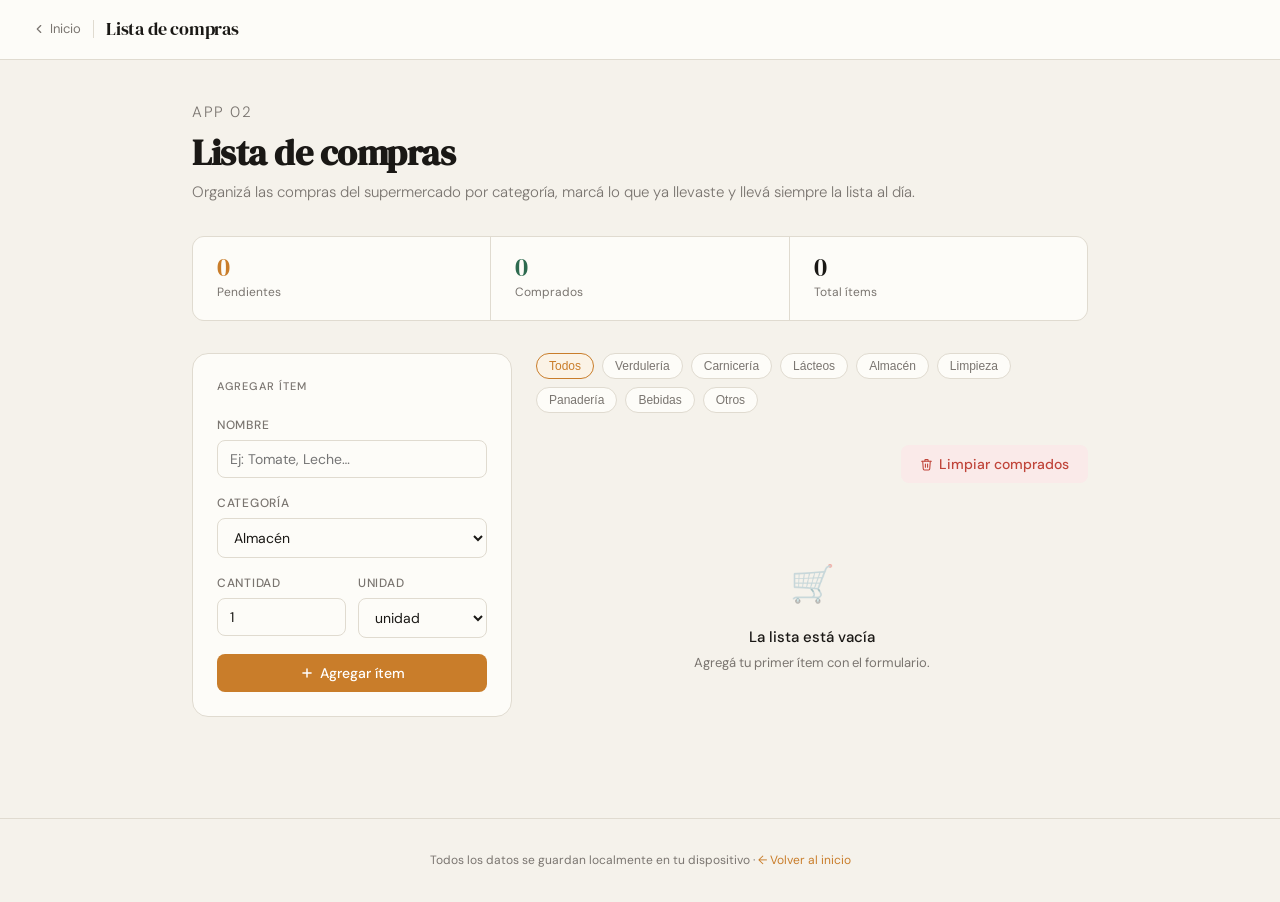
==== apps/compras/index.html @ 2ae964e5 "App 02: Lista de compras completa Agrega la app de lista de compras con soporte para categorías, mar" ====
<!DOCTYPE html>
<html lang="es">
<head>
  <meta charset="UTF-8" />
  <meta name="viewport" content="width=device-width, initial-scale=1.0" />
  <title>Lista de compras — HomeApps</title>
  <link rel="preconnect" href="https://fonts.googleapis.com" />
  <link href="https://fonts.googleapis.com/css2?family=DM+Serif+Display&family=DM+Sans:wght@300;400;500&display=swap" rel="stylesheet" />
  <style>
    *, *::before, *::after { box-sizing: border-box; margin: 0; padding: 0; }

    :root {
      --bg: #F5F2EB;
      --surface: #FDFCF8;
      --border: #E0DBD0;
      --text: #1A1815;
      --muted: #7A7570;
      --accent: #C97D2A;
      --accent-light: #FBF3E6;
      --green: #2D6A4F;
      --green-light: #E8F5EF;
      --coral: #C0453A;
      --coral-light: #FAEAE9;
      --font-display: 'DM Serif Display', serif;
      --font-body: 'DM Sans', sans-serif;
      --radius-sm: 8px;
      --radius-md: 12px;
      --radius-lg: 16px;
    }

    body {
      font-family: var(--font-body);
      background: var(--bg);
      color: var(--text);
      min-height: 100vh;
      font-size: 15px;
      line-height: 1.6;
    }

    /* HEADER */
    header {
      background: var(--surface);
      border-bottom: 1px solid var(--border);
      padding: 0 2rem;
      display: flex;
      align-items: center;
      justify-content: space-between;
      height: 60px;
      position: sticky;
      top: 0;
      z-index: 10;
    }

    .header-left { display: flex; align-items: center; gap: 12px; }

    .back-link {
      font-size: 13px;
      color: var(--muted);
      text-decoration: none;
      display: flex;
      align-items: center;
      gap: 4px;
      transition: color 0.15s;
    }
    .back-link:hover { color: var(--accent); }

    .header-sep {
      width: 1px;
      height: 18px;
      background: var(--border);
    }

    .header-title {
      font-family: var(--font-display);
      font-size: 18px;
      letter-spacing: -0.2px;
    }

    /* MAIN */
    main {
      max-width: 960px;
      margin: 0 auto;
      padding: 2.5rem 2rem;
    }

    /* HERO */
    .hero { margin-bottom: 2rem; }

    .hero-label {
      font-size: 11px;
      font-weight: 500;
      letter-spacing: 0.1em;
      text-transform: uppercase;
      color: var(--accent);
      margin-bottom: 0.5rem;
    }

    .hero h1 {
      font-family: var(--font-display);
      font-size: 36px;
      line-height: 1.15;
      letter-spacing: -0.5px;
      margin-bottom: 0.4rem;
    }

    .hero p {
      font-size: 15px;
      color: var(--muted);
      font-weight: 300;
    }

    /* STATS BAR */
    .stats-bar {
      display: grid;
      grid-template-columns: repeat(3, 1fr);
      gap: 1px;
      background: var(--border);
      border: 1px solid var(--border);
      border-radius: var(--radius-md);
      overflow: hidden;
      margin-bottom: 2rem;
    }

    .stat {
      background: var(--surface);
      padding: 1.1rem 1.5rem;
    }

    .stat-value {
      font-family: var(--font-display);
      font-size: 26px;
      color: var(--text);
      line-height: 1;
      margin-bottom: 3px;
    }

    .stat-value.amber { color: var(--accent); }
    .stat-value.green { color: var(--green); }

    .stat-label {
      font-size: 12px;
      color: var(--muted);
    }

    /* LAYOUT GRID */
    .layout {
      display: grid;
      grid-template-columns: 320px 1fr;
      gap: 1.5rem;
      align-items: start;
    }

    /* CARD */
    .card {
      background: var(--surface);
      border: 1px solid var(--border);
      border-radius: var(--radius-lg);
      padding: 1.5rem;
    }

    .card-title {
      font-size: 11px;
      font-weight: 500;
      letter-spacing: 0.1em;
      text-transform: uppercase;
      color: var(--muted);
      margin-bottom: 1.25rem;
    }

    /* FORM */
    .form-group { margin-bottom: 1rem; }

    .form-label {
      display: block;
      font-size: 12px;
      font-weight: 500;
      color: var(--muted);
      text-transform: uppercase;
      letter-spacing: 0.06em;
      margin-bottom: 5px;
    }

    .form-input, .form-select {
      width: 100%;
      padding: 9px 12px;
      border: 1px solid var(--border);
      border-radius: var(--radius-sm);
      font-family: var(--font-body);
      font-size: 14px;
      color: var(--text);
      background: var(--surface);
      transition: border-color 0.15s;
      outline: none;
    }

    .form-input:focus, .form-select:focus {
      border-color: var(--accent);
    }

    .form-row {
      display: grid;
      grid-template-columns: 1fr 1fr;
      gap: 0.75rem;
    }

    /* BUTTONS */
    .btn {
      display: inline-flex;
      align-items: center;
      justify-content: center;
      gap: 6px;
      padding: 9px 18px;
      border-radius: var(--radius-sm);
      font-family: var(--font-body);
      font-size: 14px;
      font-weight: 500;
      cursor: pointer;
      transition: all 0.15s;
      border: 1px solid transparent;
      width: 100%;
    }

    .btn-primary {
      background: var(--accent);
      color: white;
    }
    .btn-primary:hover { background: #b06a1f; }

    .btn-secondary {
      background: var(--surface);
      color: var(--text);
      border-color: var(--border);
      width: auto;
    }
    .btn-secondary:hover { background: var(--bg); }

    .btn-danger {
      background: var(--coral-light);
      color: var(--coral);
      width: auto;
    }
    .btn-danger:hover { background: #f5d5d3; }

    /* FILTERS */
    .filters {
      display: flex;
      gap: 0.5rem;
      flex-wrap: wrap;
      margin-bottom: 1rem;
    }

    .filter-chip {
      font-size: 12px;
      font-weight: 500;
      padding: 5px 12px;
      border-radius: 20px;
      background: var(--surface);
      border: 1px solid var(--border);
      color: var(--muted);
      cursor: pointer;
      transition: all 0.15s;
    }

    .filter-chip:hover,
    .filter-chip.active {
      background: var(--accent-light);
      border-color: var(--accent);
      color: var(--accent);
    }

    /* LIST HEADER */
    .list-header {
      display: flex;
      align-items: center;
      justify-content: space-between;
      margin-bottom: 1rem;
    }

    /* ITEM LIST */
    .items-list {
      display: flex;
      flex-direction: column;
      gap: 0.5rem;
    }

    /* ITEM */
    .item {
      background: var(--surface);
      border: 1px solid var(--border);
      border-radius: var(--radius-md);
      padding: 0.9rem 1rem;
      display: flex;
      align-items: center;
      gap: 0.75rem;
      transition: opacity 0.2s, background 0.2s;
    }

    .item.bought {
      opacity: 0.55;
      background: var(--bg);
    }

    .item-check {
      width: 20px;
      height: 20px;
      border-radius: 50%;
      border: 2px solid var(--border);
      flex-shrink: 0;
      cursor: pointer;
      display: flex;
      align-items: center;
      justify-content: center;
      transition: all 0.15s;
      background: transparent;
    }

    .item-check:hover { border-color: var(--accent); }

    .item.bought .item-check {
      background: var(--green);
      border-color: var(--green);
    }

    .item-check-icon {
      display: none;
      width: 10px;
      height: 10px;
    }

    .item.bought .item-check-icon { display: block; }

    .item-body { flex: 1; min-width: 0; }

    .item-name {
      font-size: 14px;
      font-weight: 500;
      color: var(--text);
      white-space: nowrap;
      overflow: hidden;
      text-overflow: ellipsis;
    }

    .item.bought .item-name {
      text-decoration: line-through;
      color: var(--muted);
    }

    .item-meta {
      display: flex;
      align-items: center;
      gap: 0.5rem;
      margin-top: 2px;
    }

    .item-qty {
      font-size: 12px;
      color: var(--muted);
    }

    /* CATEGORY BADGE */
    .cat-badge {
      font-size: 10px;
      font-weight: 500;
      padding: 2px 7px;
      border-radius: 20px;
    }

    .cat-Verdulería  { background: #E8F5EF; color: #2D6A4F; }
    .cat-Carnicería  { background: #FAEAE9; color: #C0453A; }
    .cat-Lácteos     { background: #E8EFFE; color: #2A5FA0; }
    .cat-Almacén     { background: #FBF3E6; color: #C97D2A; }
    .cat-Limpieza    { background: #F0EAFE; color: #6B4FA0; }
    .cat-Panadería   { background: #FFF3E0; color: #E65100; }
    .cat-Bebidas     { background: #E3F2FD; color: #1565C0; }
    .cat-Otros       { background: #F5F2EB; color: #7A7570; }

    .item-delete {
      background: none;
      border: none;
      cursor: pointer;
      color: var(--muted);
      padding: 4px;
      border-radius: 6px;
      display: flex;
      align-items: center;
      transition: color 0.15s, background 0.15s;
      flex-shrink: 0;
    }

    .item-delete:hover {
      color: var(--coral);
      background: var(--coral-light);
    }

    /* EMPTY STATE */
    .empty-state {
      text-align: center;
      padding: 3.5rem 2rem;
      color: var(--muted);
    }

    .empty-icon { font-size: 36px; margin-bottom: 0.75rem; opacity: 0.4; }
    .empty-state h3 { font-size: 15px; font-weight: 500; color: var(--text); margin-bottom: 4px; }
    .empty-state p { font-size: 13px; }

    /* SECTION DIVIDER */
    .section-label {
      font-size: 11px;
      font-weight: 500;
      letter-spacing: 0.1em;
      text-transform: uppercase;
      color: var(--muted);
      margin: 1.25rem 0 0.5rem;
    }

    /* FOOTER */
    footer {
      text-align: center;
      padding: 2rem;
      font-size: 12px;
      color: var(--muted);
      border-top: 1px solid var(--border);
      margin-top: 3rem;
    }

    @media (max-width: 720px) {
      .layout { grid-template-columns: 1fr; }
      .hero h1 { font-size: 28px; }
      .stats-bar { grid-template-columns: repeat(3, 1fr); }
      main { padding: 1.5rem 1rem; }
      header { padding: 0 1rem; }
    }

    @media (max-width: 480px) {
      .stats-bar { grid-template-columns: 1fr; }
      .form-row { grid-template-columns: 1fr; }
    }
  </style>
</head>
<body>

<header>
  <div class="header-left">
    <a href="../../index.html" class="back-link">
      <svg width="14" height="14" viewBox="0 0 24 24" fill="none" stroke="currentColor" stroke-width="2" stroke-linecap="round" stroke-linejoin="round">
        <polyline points="15 18 9 12 15 6"/>
      </svg>
      Inicio
    </a>
    <div class="header-sep"></div>
    <span class="header-title">Lista de compras</span>
  </div>
</header>

<main>

  <div class="hero">
    <p class="hero-label">App 02</p>
    <h1>Lista de compras</h1>
    <p>Organizá las compras del supermercado por categoría, marcá lo que ya llevaste y llevá siempre la lista al día.</p>
  </div>

  <div class="stats-bar">
    <div class="stat">
      <div class="stat-value amber" id="stat-pending">0</div>
      <div class="stat-label">Pendientes</div>
    </div>
    <div class="stat">
      <div class="stat-value green" id="stat-bought">0</div>
      <div class="stat-label">Comprados</div>
    </div>
    <div class="stat">
      <div class="stat-value" id="stat-total">0</div>
      <div class="stat-label">Total ítems</div>
    </div>
  </div>

  <div class="layout">

    <!-- FORM -->
    <aside>
      <div class="card">
        <p class="card-title">Agregar ítem</p>

        <div class="form-group">
          <label class="form-label" for="inp-name">Nombre</label>
          <input id="inp-name" class="form-input" type="text" placeholder="Ej: Tomate, Leche…" autocomplete="off" />
        </div>

        <div class="form-group">
          <label class="form-label" for="inp-cat">Categoría</label>
          <select id="inp-cat" class="form-select">
            <option value="Verdulería">Verdulería</option>
            <option value="Carnicería">Carnicería</option>
            <option value="Lácteos">Lácteos</option>
            <option value="Almacén" selected>Almacén</option>
            <option value="Limpieza">Limpieza</option>
            <option value="Panadería">Panadería</option>
            <option value="Bebidas">Bebidas</option>
            <option value="Otros">Otros</option>
          </select>
        </div>

        <div class="form-row">
          <div class="form-group">
            <label class="form-label" for="inp-qty">Cantidad</label>
            <input id="inp-qty" class="form-input" type="number" min="0.1" step="0.1" value="1" />
          </div>
          <div class="form-group">
            <label class="form-label" for="inp-unit">Unidad</label>
            <select id="inp-unit" class="form-select">
              <option value="unidad">unidad</option>
              <option value="kg">kg</option>
              <option value="g">g</option>
              <option value="litros">litros</option>
              <option value="ml">ml</option>
              <option value="pack">pack</option>
              <option value="docena">docena</option>
              <option value="bolsa">bolsa</option>
            </select>
          </div>
        </div>

        <button class="btn btn-primary" onclick="addItem()">
          <svg width="14" height="14" viewBox="0 0 24 24" fill="none" stroke="currentColor" stroke-width="2.5" stroke-linecap="round" stroke-linejoin="round">
            <line x1="12" y1="5" x2="12" y2="19"/><line x1="5" y1="12" x2="19" y2="12"/>
          </svg>
          Agregar ítem
        </button>
      </div>
    </aside>

    <!-- LIST -->
    <section>
      <div class="list-header">
        <div class="filters" id="filter-bar">
          <button class="filter-chip active" data-cat="Todos" onclick="setFilter('Todos', this)">Todos</button>
          <button class="filter-chip" data-cat="Verdulería"  onclick="setFilter('Verdulería', this)">Verdulería</button>
          <button class="filter-chip" data-cat="Carnicería"  onclick="setFilter('Carnicería', this)">Carnicería</button>
          <button class="filter-chip" data-cat="Lácteos"     onclick="setFilter('Lácteos', this)">Lácteos</button>
          <button class="filter-chip" data-cat="Almacén"     onclick="setFilter('Almacén', this)">Almacén</button>
          <button class="filter-chip" data-cat="Limpieza"    onclick="setFilter('Limpieza', this)">Limpieza</button>
          <button class="filter-chip" data-cat="Panadería"   onclick="setFilter('Panadería', this)">Panadería</button>
          <button class="filter-chip" data-cat="Bebidas"     onclick="setFilter('Bebidas', this)">Bebidas</button>
          <button class="filter-chip" data-cat="Otros"       onclick="setFilter('Otros', this)">Otros</button>
        </div>
      </div>

      <div style="display:flex; justify-content:flex-end; margin-bottom:1rem;">
        <button class="btn btn-danger" onclick="clearBought()">
          <svg width="13" height="13" viewBox="0 0 24 24" fill="none" stroke="currentColor" stroke-width="2" stroke-linecap="round" stroke-linejoin="round">
            <polyline points="3 6 5 6 21 6"/><path d="M19 6l-1 14a2 2 0 01-2 2H8a2 2 0 01-2-2L5 6"/><path d="M10 11v6M14 11v6"/><path d="M9 6V4a1 1 0 011-1h4a1 1 0 011 1v2"/>
          </svg>
          Limpiar comprados
        </button>
      </div>

      <div id="list-container"></div>
    </section>

  </div>
</main>

<footer>
  Todos los datos se guardan localmente en tu dispositivo · <a href="../../index.html" style="color:var(--accent);text-decoration:none;">← Volver al inicio</a>
</footer>

<script>
  const STORAGE_KEY = 'homeapps_compras_v1';
  let items = [];
  let activeFilter = 'Todos';

  function load() {
    try {
      items = JSON.parse(localStorage.getItem(STORAGE_KEY)) || [];
    } catch { items = []; }
  }

  function save() {
    localStorage.setItem(STORAGE_KEY, JSON.stringify(items));
  }

  function uid() {
    return Date.now().toString(36) + Math.random().toString(36).slice(2);
  }

  function addItem() {
    const name = document.getElementById('inp-name').value.trim();
    if (!name) {
      document.getElementById('inp-name').focus();
      return;
    }
    const cat   = document.getElementById('inp-cat').value;
    const qty   = parseFloat(document.getElementById('inp-qty').value) || 1;
    const unit  = document.getElementById('inp-unit').value;

    items.unshift({ id: uid(), name, cat, qty, unit, bought: false });
    save();
    document.getElementById('inp-name').value = '';
    document.getElementById('inp-name').focus();
    render();
  }

  function toggleBought(id) {
    const item = items.find(i => i.id === id);
    if (item) { item.bought = !item.bought; save(); render(); }
  }

  function deleteItem(id) {
    items = items.filter(i => i.id !== id);
    save();
    render();
  }

  function clearBought() {
    const bought = items.filter(i => i.bought).length;
    if (bought === 0) return;
    if (!confirm(`¿Eliminar los ${bought} ítem(s) ya comprados?`)) return;
    items = items.filter(i => !i.bought);
    save();
    render();
  }

  function setFilter(cat, el) {
    activeFilter = cat;
    document.querySelectorAll('.filter-chip').forEach(c => c.classList.remove('active'));
    el.classList.add('active');
    render();
  }

  function fmtQty(qty, unit) {
    const n = qty % 1 === 0 ? qty : qty.toFixed(1);
    return `${n} ${unit}`;
  }

  function render() {
    const pending = items.filter(i => !i.bought).length;
    const bought  = items.filter(i => i.bought).length;
    document.getElementById('stat-pending').textContent = pending;
    document.getElementById('stat-bought').textContent  = bought;
    document.getElementById('stat-total').textContent   = items.length;

    const filtered = activeFilter === 'Todos'
      ? items
      : items.filter(i => i.cat === activeFilter);

    const container = document.getElementById('list-container');

    if (filtered.length === 0) {
      container.innerHTML = `
        <div class="empty-state">
          <div class="empty-icon">🛒</div>
          <h3>${activeFilter === 'Todos' ? 'La lista está vacía' : 'Sin ítems en esta categoría'}</h3>
          <p>${activeFilter === 'Todos' ? 'Agregá tu primer ítem con el formulario.' : 'Probá con otro filtro o agregá un ítem.'}</p>
        </div>`;
      return;
    }

    const pending_items = filtered.filter(i => !i.bought);
    const bought_items  = filtered.filter(i => i.bought);

    let html = '';

    if (pending_items.length > 0) {
      html += `<div class="items-list">` + pending_items.map(itemHTML).join('') + `</div>`;
    }

    if (bought_items.length > 0) {
      if (pending_items.length > 0) html += `<p class="section-label">Comprados</p>`;
      html += `<div class="items-list">` + bought_items.map(itemHTML).join('') + `</div>`;
    }

    container.innerHTML = html;
  }

  function itemHTML(item) {
    return `
      <div class="item${item.bought ? ' bought' : ''}" id="item-${item.id}">
        <button class="item-check" onclick="toggleBought('${item.id}')" title="${item.bought ? 'Marcar como pendiente' : 'Marcar como comprado'}">
          <svg class="item-check-icon" viewBox="0 0 10 10" fill="none" stroke="white" stroke-width="2" stroke-linecap="round" stroke-linejoin="round">
            <polyline points="1.5,5 4,7.5 8.5,2.5"/>
          </svg>
        </button>
        <div class="item-body">
          <div class="item-name">${escHtml(item.name)}</div>
          <div class="item-meta">
            <span class="cat-badge cat-${item.cat}">${item.cat}</span>
            <span class="item-qty">${fmtQty(item.qty, item.unit)}</span>
          </div>
        </div>
        <button class="item-delete" onclick="deleteItem('${item.id}')" title="Eliminar">
          <svg width="14" height="14" viewBox="0 0 24 24" fill="none" stroke="currentColor" stroke-width="2" stroke-linecap="round" stroke-linejoin="round">
            <line x1="18" y1="6" x2="6" y2="18"/><line x1="6" y1="6" x2="18" y2="18"/>
          </svg>
        </button>
      </div>`;
  }

  function escHtml(str) {
    return str.replace(/&/g,'&amp;').replace(/</g,'&lt;').replace(/>/g,'&gt;').replace(/"/g,'&quot;');
  }

  document.getElementById('inp-name').addEventListener('keydown', e => {
    if (e.key === 'Enter') addItem();
  });

  load();
  render();
</script>

</body>
</html>
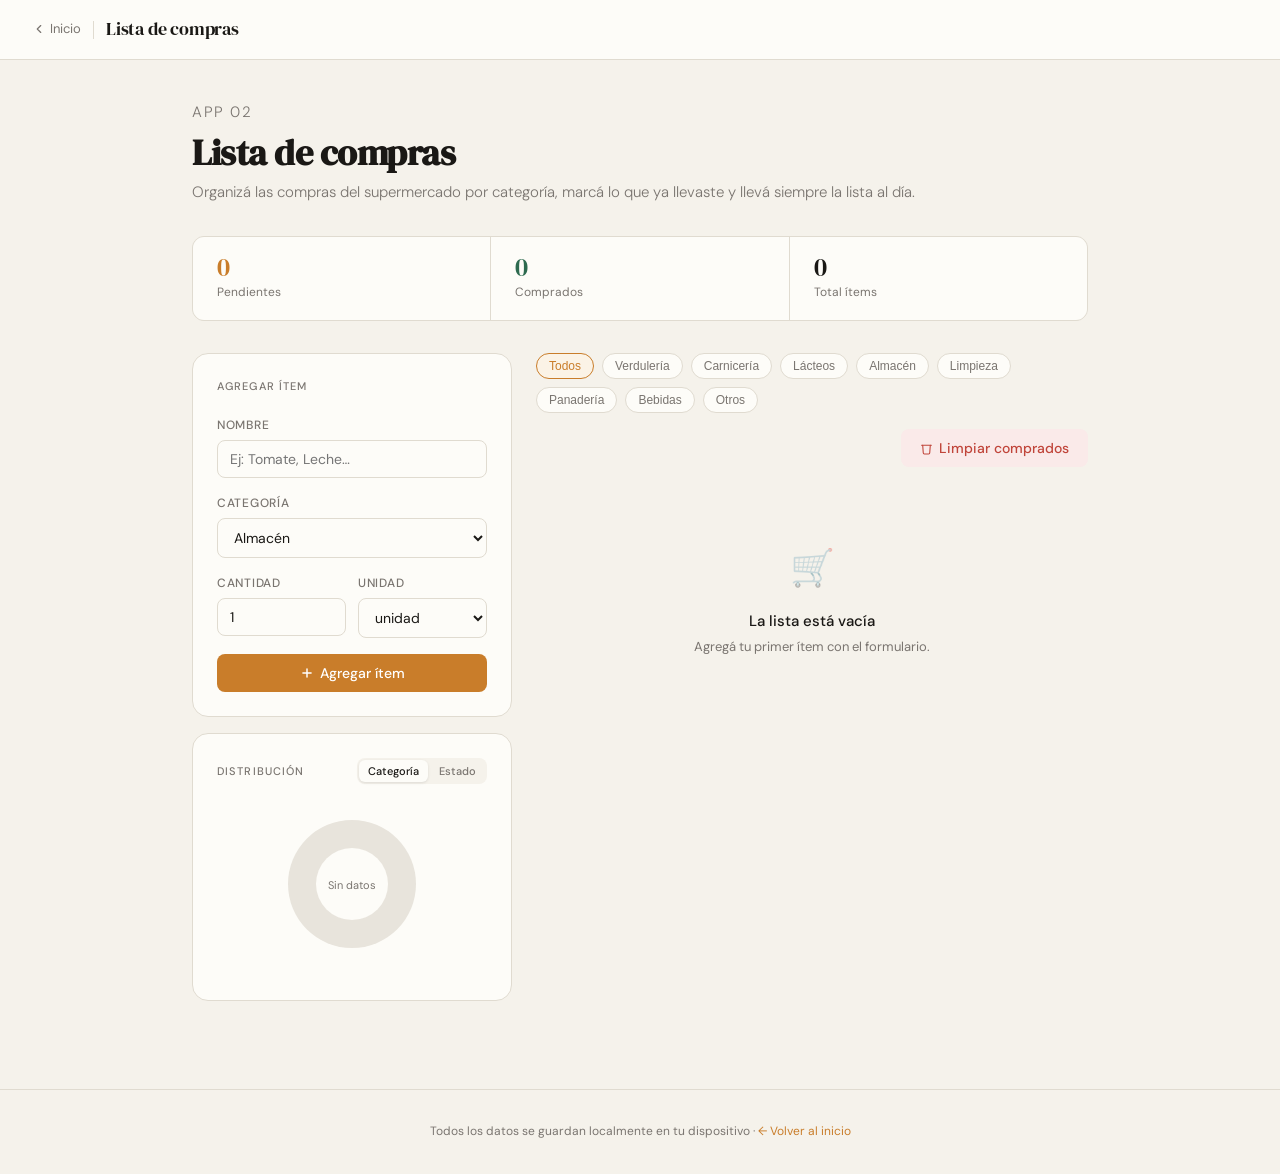
==== commit c2fc22e6: "feat: gráficos de torta, vista anual y 4 apps nuevas Agrega gráficos de dona SVG con segmentadores (" ====
--- a/apps/compras/index.html
+++ b/apps/compras/index.html
@@ -8,363 +8,87 @@
   <link href="https://fonts.googleapis.com/css2?family=DM+Serif+Display&family=DM+Sans:wght@300;400;500&display=swap" rel="stylesheet" />
   <style>
     *, *::before, *::after { box-sizing: border-box; margin: 0; padding: 0; }
-
     :root {
-      --bg: #F5F2EB;
-      --surface: #FDFCF8;
-      --border: #E0DBD0;
-      --text: #1A1815;
-      --muted: #7A7570;
-      --accent: #C97D2A;
-      --accent-light: #FBF3E6;
-      --green: #2D6A4F;
-      --green-light: #E8F5EF;
-      --coral: #C0453A;
-      --coral-light: #FAEAE9;
-      --font-display: 'DM Serif Display', serif;
-      --font-body: 'DM Sans', sans-serif;
-      --radius-sm: 8px;
-      --radius-md: 12px;
-      --radius-lg: 16px;
-    }
-
-    body {
-      font-family: var(--font-body);
-      background: var(--bg);
-      color: var(--text);
-      min-height: 100vh;
-      font-size: 15px;
-      line-height: 1.6;
-    }
-
-    /* HEADER */
-    header {
-      background: var(--surface);
-      border-bottom: 1px solid var(--border);
-      padding: 0 2rem;
-      display: flex;
-      align-items: center;
-      justify-content: space-between;
-      height: 60px;
-      position: sticky;
-      top: 0;
-      z-index: 10;
-    }
-
-    .header-left { display: flex; align-items: center; gap: 12px; }
-
-    .back-link {
-      font-size: 13px;
-      color: var(--muted);
-      text-decoration: none;
-      display: flex;
-      align-items: center;
-      gap: 4px;
-      transition: color 0.15s;
-    }
+      --bg: #F5F2EB; --surface: #FDFCF8; --border: #E0DBD0;
+      --text: #1A1815; --muted: #7A7570;
+      --accent: #C97D2A; --accent-light: #FBF3E6;
+      --green: #2D6A4F; --green-light: #E8F5EF;
+      --coral: #C0453A; --coral-light: #FAEAE9;
+      --font-display: 'DM Serif Display', serif; --font-body: 'DM Sans', sans-serif;
+      --radius-sm: 8px; --radius-md: 12px; --radius-lg: 16px;
+    }
+    body { font-family: var(--font-body); background: var(--bg); color: var(--text); min-height: 100vh; font-size: 15px; line-height: 1.6; }
+    header { background: var(--surface); border-bottom: 1px solid var(--border); padding: 0 2rem; display: flex; align-items: center; height: 60px; position: sticky; top: 0; z-index: 10; gap: 12px; }
+    .back-link { font-size: 13px; color: var(--muted); text-decoration: none; display: flex; align-items: center; gap: 4px; transition: color .15s; }
     .back-link:hover { color: var(--accent); }
-
-    .header-sep {
-      width: 1px;
-      height: 18px;
-      background: var(--border);
-    }
-
-    .header-title {
-      font-family: var(--font-display);
-      font-size: 18px;
-      letter-spacing: -0.2px;
-    }
-
-    /* MAIN */
-    main {
-      max-width: 960px;
-      margin: 0 auto;
-      padding: 2.5rem 2rem;
-    }
-
-    /* HERO */
+    .header-sep { width: 1px; height: 18px; background: var(--border); }
+    .header-title { font-family: var(--font-display); font-size: 18px; letter-spacing: -.2px; }
+    main { max-width: 960px; margin: 0 auto; padding: 2.5rem 2rem; }
     .hero { margin-bottom: 2rem; }
-
-    .hero-label {
-      font-size: 11px;
-      font-weight: 500;
-      letter-spacing: 0.1em;
-      text-transform: uppercase;
-      color: var(--accent);
-      margin-bottom: 0.5rem;
-    }
-
-    .hero h1 {
-      font-family: var(--font-display);
-      font-size: 36px;
-      line-height: 1.15;
-      letter-spacing: -0.5px;
-      margin-bottom: 0.4rem;
-    }
-
-    .hero p {
-      font-size: 15px;
-      color: var(--muted);
-      font-weight: 300;
-    }
-
-    /* STATS BAR */
-    .stats-bar {
-      display: grid;
-      grid-template-columns: repeat(3, 1fr);
-      gap: 1px;
-      background: var(--border);
-      border: 1px solid var(--border);
-      border-radius: var(--radius-md);
-      overflow: hidden;
-      margin-bottom: 2rem;
-    }
-
-    .stat {
-      background: var(--surface);
-      padding: 1.1rem 1.5rem;
-    }
-
-    .stat-value {
-      font-family: var(--font-display);
-      font-size: 26px;
-      color: var(--text);
-      line-height: 1;
-      margin-bottom: 3px;
-    }
-
+    .hero-label { font-size: 11px; font-weight: 500; letter-spacing: .1em; text-transform: uppercase; color: var(--accent); margin-bottom: .5rem; }
+    .hero h1 { font-family: var(--font-display); font-size: 36px; line-height: 1.15; letter-spacing: -.5px; margin-bottom: .4rem; }
+    .hero p { font-size: 15px; color: var(--muted); font-weight: 300; }
+    .stats-bar { display: grid; grid-template-columns: repeat(3,1fr); gap: 1px; background: var(--border); border: 1px solid var(--border); border-radius: var(--radius-md); overflow: hidden; margin-bottom: 2rem; }
+    .stat { background: var(--surface); padding: 1.1rem 1.5rem; }
+    .stat-value { font-family: var(--font-display); font-size: 26px; line-height: 1; margin-bottom: 3px; }
     .stat-value.amber { color: var(--accent); }
     .stat-value.green { color: var(--green); }
-
-    .stat-label {
-      font-size: 12px;
-      color: var(--muted);
-    }
-
-    /* LAYOUT GRID */
-    .layout {
-      display: grid;
-      grid-template-columns: 320px 1fr;
-      gap: 1.5rem;
-      align-items: start;
-    }
-
-    /* CARD */
-    .card {
-      background: var(--surface);
-      border: 1px solid var(--border);
-      border-radius: var(--radius-lg);
-      padding: 1.5rem;
-    }
-
-    .card-title {
-      font-size: 11px;
-      font-weight: 500;
-      letter-spacing: 0.1em;
-      text-transform: uppercase;
-      color: var(--muted);
-      margin-bottom: 1.25rem;
-    }
-
-    /* FORM */
+    .stat-label { font-size: 12px; color: var(--muted); }
+    .layout { display: grid; grid-template-columns: 320px 1fr; gap: 1.5rem; align-items: start; }
+    .sidebar { display: flex; flex-direction: column; gap: 1rem; }
+    .card { background: var(--surface); border: 1px solid var(--border); border-radius: var(--radius-lg); padding: 1.5rem; }
+    .card-title { font-size: 11px; font-weight: 500; letter-spacing: .1em; text-transform: uppercase; color: var(--muted); margin-bottom: 1.25rem; }
+    .card-header { display: flex; align-items: center; justify-content: space-between; margin-bottom: 1.25rem; }
+    .card-header .card-title { margin-bottom: 0; }
     .form-group { margin-bottom: 1rem; }
-
-    .form-label {
-      display: block;
-      font-size: 12px;
-      font-weight: 500;
-      color: var(--muted);
-      text-transform: uppercase;
-      letter-spacing: 0.06em;
-      margin-bottom: 5px;
-    }
-
-    .form-input, .form-select {
-      width: 100%;
-      padding: 9px 12px;
-      border: 1px solid var(--border);
-      border-radius: var(--radius-sm);
-      font-family: var(--font-body);
-      font-size: 14px;
-      color: var(--text);
-      background: var(--surface);
-      transition: border-color 0.15s;
-      outline: none;
-    }
-
-    .form-input:focus, .form-select:focus {
-      border-color: var(--accent);
-    }
-
-    .form-row {
-      display: grid;
-      grid-template-columns: 1fr 1fr;
-      gap: 0.75rem;
-    }
-
-    /* BUTTONS */
-    .btn {
-      display: inline-flex;
-      align-items: center;
-      justify-content: center;
-      gap: 6px;
-      padding: 9px 18px;
-      border-radius: var(--radius-sm);
-      font-family: var(--font-body);
-      font-size: 14px;
-      font-weight: 500;
-      cursor: pointer;
-      transition: all 0.15s;
-      border: 1px solid transparent;
-      width: 100%;
-    }
-
-    .btn-primary {
-      background: var(--accent);
-      color: white;
-    }
+    .form-label { display: block; font-size: 12px; font-weight: 500; color: var(--muted); text-transform: uppercase; letter-spacing: .06em; margin-bottom: 5px; }
+    .form-input, .form-select { width: 100%; padding: 9px 12px; border: 1px solid var(--border); border-radius: var(--radius-sm); font-family: var(--font-body); font-size: 14px; color: var(--text); background: var(--surface); transition: border-color .15s; outline: none; }
+    .form-input:focus, .form-select:focus { border-color: var(--accent); }
+    .form-row { display: grid; grid-template-columns: 1fr 1fr; gap: .75rem; }
+    .btn { display: inline-flex; align-items: center; justify-content: center; gap: 6px; padding: 9px 18px; border-radius: var(--radius-sm); font-family: var(--font-body); font-size: 14px; font-weight: 500; cursor: pointer; transition: all .15s; border: 1px solid transparent; width: 100%; }
+    .btn-primary { background: var(--accent); color: white; }
     .btn-primary:hover { background: #b06a1f; }
-
-    .btn-secondary {
-      background: var(--surface);
-      color: var(--text);
-      border-color: var(--border);
-      width: auto;
-    }
-    .btn-secondary:hover { background: var(--bg); }
-
-    .btn-danger {
-      background: var(--coral-light);
-      color: var(--coral);
-      width: auto;
-    }
+    .btn-danger { background: var(--coral-light); color: var(--coral); width: auto; }
     .btn-danger:hover { background: #f5d5d3; }
-
+    /* SEGMENT TOGGLE */
+    .seg-toggle { display: flex; background: var(--bg); border-radius: var(--radius-sm); padding: 2px; gap: 2px; }
+    .seg-btn { font-size: 11px; font-weight: 500; padding: 4px 9px; border-radius: 6px; border: none; cursor: pointer; background: transparent; color: var(--muted); font-family: var(--font-body); transition: all .15s; }
+    .seg-btn.active { background: var(--surface); color: var(--text); box-shadow: 0 1px 3px rgba(0,0,0,.1); }
+    /* CHART */
+    .chart-svg { display: block; margin: .75rem auto; }
+    .legend { display: flex; flex-direction: column; gap: 5px; }
+    .legend-row { display: flex; align-items: center; gap: 7px; font-size: 12px; }
+    .legend-dot { width: 8px; height: 8px; border-radius: 50%; flex-shrink: 0; }
+    .legend-label { flex: 1; color: var(--text); overflow: hidden; text-overflow: ellipsis; white-space: nowrap; }
+    .legend-val { color: var(--muted); font-size: 11px; }
+    .legend-pct { color: var(--muted); font-size: 11px; min-width: 30px; text-align: right; }
     /* FILTERS */
-    .filters {
-      display: flex;
-      gap: 0.5rem;
-      flex-wrap: wrap;
-      margin-bottom: 1rem;
-    }
-
-    .filter-chip {
-      font-size: 12px;
-      font-weight: 500;
-      padding: 5px 12px;
-      border-radius: 20px;
-      background: var(--surface);
-      border: 1px solid var(--border);
-      color: var(--muted);
-      cursor: pointer;
-      transition: all 0.15s;
-    }
-
-    .filter-chip:hover,
-    .filter-chip.active {
-      background: var(--accent-light);
-      border-color: var(--accent);
-      color: var(--accent);
-    }
-
-    /* LIST HEADER */
-    .list-header {
-      display: flex;
-      align-items: center;
-      justify-content: space-between;
-      margin-bottom: 1rem;
-    }
-
-    /* ITEM LIST */
-    .items-list {
-      display: flex;
-      flex-direction: column;
-      gap: 0.5rem;
-    }
-
-    /* ITEM */
-    .item {
-      background: var(--surface);
-      border: 1px solid var(--border);
-      border-radius: var(--radius-md);
-      padding: 0.9rem 1rem;
-      display: flex;
-      align-items: center;
-      gap: 0.75rem;
-      transition: opacity 0.2s, background 0.2s;
-    }
-
-    .item.bought {
-      opacity: 0.55;
-      background: var(--bg);
-    }
-
-    .item-check {
-      width: 20px;
-      height: 20px;
-      border-radius: 50%;
-      border: 2px solid var(--border);
-      flex-shrink: 0;
-      cursor: pointer;
-      display: flex;
-      align-items: center;
-      justify-content: center;
-      transition: all 0.15s;
-      background: transparent;
-    }
-
+    .filters { display: flex; gap: .5rem; flex-wrap: wrap; margin-bottom: 1rem; }
+    .filter-chip { font-size: 12px; font-weight: 500; padding: 5px 12px; border-radius: 20px; background: var(--surface); border: 1px solid var(--border); color: var(--muted); cursor: pointer; transition: all .15s; }
+    .filter-chip:hover, .filter-chip.active { background: var(--accent-light); border-color: var(--accent); color: var(--accent); }
+    .list-actions { display: flex; justify-content: flex-end; margin-bottom: 1rem; }
+    /* ITEMS */
+    .items-list { display: flex; flex-direction: column; gap: .5rem; }
+    .item { background: var(--surface); border: 1px solid var(--border); border-radius: var(--radius-md); padding: .9rem 1rem; display: flex; align-items: center; gap: .75rem; transition: opacity .2s, background .2s; }
+    .item.bought { opacity: .5; background: var(--bg); }
+    .item-check { width: 20px; height: 20px; border-radius: 50%; border: 2px solid var(--border); flex-shrink: 0; cursor: pointer; display: flex; align-items: center; justify-content: center; transition: all .15s; background: transparent; }
     .item-check:hover { border-color: var(--accent); }
-
-    .item.bought .item-check {
-      background: var(--green);
-      border-color: var(--green);
-    }
-
-    .item-check-icon {
-      display: none;
-      width: 10px;
-      height: 10px;
-    }
-
-    .item.bought .item-check-icon { display: block; }
-
+    .item.bought .item-check { background: var(--green); border-color: var(--green); }
+    .check-icon { display: none; }
+    .item.bought .check-icon { display: block; }
     .item-body { flex: 1; min-width: 0; }
-
-    .item-name {
-      font-size: 14px;
-      font-weight: 500;
-      color: var(--text);
-      white-space: nowrap;
-      overflow: hidden;
-      text-overflow: ellipsis;
-    }
-
-    .item.bought .item-name {
-      text-decoration: line-through;
-      color: var(--muted);
-    }
-
-    .item-meta {
-      display: flex;
-      align-items: center;
-      gap: 0.5rem;
-      margin-top: 2px;
-    }
-
-    .item-qty {
-      font-size: 12px;
-      color: var(--muted);
-    }
-
-    /* CATEGORY BADGE */
-    .cat-badge {
-      font-size: 10px;
-      font-weight: 500;
-      padding: 2px 7px;
-      border-radius: 20px;
-    }
-
+    .item-name { font-size: 14px; font-weight: 500; white-space: nowrap; overflow: hidden; text-overflow: ellipsis; }
+    .item.bought .item-name { text-decoration: line-through; color: var(--muted); }
+    .item-meta { display: flex; align-items: center; gap: .5rem; margin-top: 2px; }
+    .item-qty { font-size: 12px; color: var(--muted); }
+    .cat-badge { font-size: 10px; font-weight: 500; padding: 2px 7px; border-radius: 20px; }
+    .item-delete { background: none; border: none; cursor: pointer; color: var(--muted); padding: 4px; border-radius: 6px; display: flex; align-items: center; transition: color .15s, background .15s; flex-shrink: 0; }
+    .item-delete:hover { color: var(--coral); background: var(--coral-light); }
+    .section-label { font-size: 11px; font-weight: 500; letter-spacing: .1em; text-transform: uppercase; color: var(--muted); margin: 1.25rem 0 .5rem; }
+    .empty-state { text-align: center; padding: 3.5rem 2rem; color: var(--muted); }
+    .empty-icon { font-size: 36px; margin-bottom: .75rem; opacity: .4; }
+    .empty-state h3 { font-size: 15px; font-weight: 500; color: var(--text); margin-bottom: 4px; }
+    .empty-state p { font-size: 13px; }
     .cat-Verdulería  { background: #E8F5EF; color: #2D6A4F; }
     .cat-Carnicería  { background: #FAEAE9; color: #C0453A; }
     .cat-Lácteos     { background: #E8EFFE; color: #2A5FA0; }
@@ -373,87 +97,22 @@
     .cat-Panadería   { background: #FFF3E0; color: #E65100; }
     .cat-Bebidas     { background: #E3F2FD; color: #1565C0; }
     .cat-Otros       { background: #F5F2EB; color: #7A7570; }
-
-    .item-delete {
-      background: none;
-      border: none;
-      cursor: pointer;
-      color: var(--muted);
-      padding: 4px;
-      border-radius: 6px;
-      display: flex;
-      align-items: center;
-      transition: color 0.15s, background 0.15s;
-      flex-shrink: 0;
-    }
-
-    .item-delete:hover {
-      color: var(--coral);
-      background: var(--coral-light);
-    }
-
-    /* EMPTY STATE */
-    .empty-state {
-      text-align: center;
-      padding: 3.5rem 2rem;
-      color: var(--muted);
-    }
-
-    .empty-icon { font-size: 36px; margin-bottom: 0.75rem; opacity: 0.4; }
-    .empty-state h3 { font-size: 15px; font-weight: 500; color: var(--text); margin-bottom: 4px; }
-    .empty-state p { font-size: 13px; }
-
-    /* SECTION DIVIDER */
-    .section-label {
-      font-size: 11px;
-      font-weight: 500;
-      letter-spacing: 0.1em;
-      text-transform: uppercase;
-      color: var(--muted);
-      margin: 1.25rem 0 0.5rem;
-    }
-
-    /* FOOTER */
-    footer {
-      text-align: center;
-      padding: 2rem;
-      font-size: 12px;
-      color: var(--muted);
-      border-top: 1px solid var(--border);
-      margin-top: 3rem;
-    }
-
-    @media (max-width: 720px) {
-      .layout { grid-template-columns: 1fr; }
-      .hero h1 { font-size: 28px; }
-      .stats-bar { grid-template-columns: repeat(3, 1fr); }
-      main { padding: 1.5rem 1rem; }
-      header { padding: 0 1rem; }
-    }
-
-    @media (max-width: 480px) {
-      .stats-bar { grid-template-columns: 1fr; }
-      .form-row { grid-template-columns: 1fr; }
-    }
+    footer { text-align: center; padding: 2rem; font-size: 12px; color: var(--muted); border-top: 1px solid var(--border); margin-top: 3rem; }
+    @media (max-width: 720px) { .layout { grid-template-columns: 1fr; } .hero h1 { font-size: 28px; } main { padding: 1.5rem 1rem; } header { padding: 0 1rem; } .form-row { grid-template-columns: 1fr; } }
+    @media (max-width: 480px) { .stats-bar { grid-template-columns: 1fr; } }
   </style>
 </head>
 <body>
-
 <header>
-  <div class="header-left">
-    <a href="../../index.html" class="back-link">
-      <svg width="14" height="14" viewBox="0 0 24 24" fill="none" stroke="currentColor" stroke-width="2" stroke-linecap="round" stroke-linejoin="round">
-        <polyline points="15 18 9 12 15 6"/>
-      </svg>
-      Inicio
-    </a>
-    <div class="header-sep"></div>
-    <span class="header-title">Lista de compras</span>
-  </div>
+  <a href="../../index.html" class="back-link">
+    <svg width="14" height="14" viewBox="0 0 24 24" fill="none" stroke="currentColor" stroke-width="2" stroke-linecap="round" stroke-linejoin="round"><polyline points="15 18 9 12 15 6"/></svg>
+    Inicio
+  </a>
+  <div class="header-sep"></div>
+  <span class="header-title">Lista de compras</span>
 </header>
 
 <main>
-
   <div class="hero">
     <p class="hero-label">App 02</p>
     <h1>Lista de compras</h1>
@@ -476,31 +135,22 @@
   </div>
 
   <div class="layout">
-
-    <!-- FORM -->
-    <aside>
+    <aside class="sidebar">
+      <!-- FORM -->
       <div class="card">
         <p class="card-title">Agregar ítem</p>
-
         <div class="form-group">
           <label class="form-label" for="inp-name">Nombre</label>
           <input id="inp-name" class="form-input" type="text" placeholder="Ej: Tomate, Leche…" autocomplete="off" />
         </div>
-
         <div class="form-group">
           <label class="form-label" for="inp-cat">Categoría</label>
           <select id="inp-cat" class="form-select">
-            <option value="Verdulería">Verdulería</option>
-            <option value="Carnicería">Carnicería</option>
-            <option value="Lácteos">Lácteos</option>
-            <option value="Almacén" selected>Almacén</option>
-            <option value="Limpieza">Limpieza</option>
-            <option value="Panadería">Panadería</option>
-            <option value="Bebidas">Bebidas</option>
-            <option value="Otros">Otros</option>
+            <option>Verdulería</option><option>Carnicería</option><option>Lácteos</option>
+            <option selected>Almacén</option><option>Limpieza</option><option>Panadería</option>
+            <option>Bebidas</option><option>Otros</option>
           </select>
         </div>
-
         <div class="form-row">
           <div class="form-group">
             <label class="form-label" for="inp-qty">Cantidad</label>
@@ -509,55 +159,53 @@
           <div class="form-group">
             <label class="form-label" for="inp-unit">Unidad</label>
             <select id="inp-unit" class="form-select">
-              <option value="unidad">unidad</option>
-              <option value="kg">kg</option>
-              <option value="g">g</option>
-              <option value="litros">litros</option>
-              <option value="ml">ml</option>
-              <option value="pack">pack</option>
-              <option value="docena">docena</option>
-              <option value="bolsa">bolsa</option>
+              <option>unidad</option><option>kg</option><option>g</option>
+              <option>litros</option><option>ml</option><option>pack</option>
+              <option>docena</option><option>bolsa</option>
             </select>
           </div>
         </div>
-
         <button class="btn btn-primary" onclick="addItem()">
-          <svg width="14" height="14" viewBox="0 0 24 24" fill="none" stroke="currentColor" stroke-width="2.5" stroke-linecap="round" stroke-linejoin="round">
-            <line x1="12" y1="5" x2="12" y2="19"/><line x1="5" y1="12" x2="19" y2="12"/>
-          </svg>
+          <svg width="14" height="14" viewBox="0 0 24 24" fill="none" stroke="currentColor" stroke-width="2.5" stroke-linecap="round" stroke-linejoin="round"><line x1="12" y1="5" x2="12" y2="19"/><line x1="5" y1="12" x2="19" y2="12"/></svg>
           Agregar ítem
         </button>
       </div>
+
+      <!-- CHART -->
+      <div class="card">
+        <div class="card-header">
+          <p class="card-title">Distribución</p>
+          <div class="seg-toggle">
+            <button class="seg-btn active" onclick="setSegment('cat',this)">Categoría</button>
+            <button class="seg-btn" onclick="setSegment('status',this)">Estado</button>
+          </div>
+        </div>
+        <svg id="chart-svg" class="chart-svg" viewBox="0 0 160 160" width="160" height="160"></svg>
+        <div class="legend" id="chart-legend"></div>
+      </div>
     </aside>
 
     <!-- LIST -->
     <section>
-      <div class="list-header">
-        <div class="filters" id="filter-bar">
-          <button class="filter-chip active" data-cat="Todos" onclick="setFilter('Todos', this)">Todos</button>
-          <button class="filter-chip" data-cat="Verdulería"  onclick="setFilter('Verdulería', this)">Verdulería</button>
-          <button class="filter-chip" data-cat="Carnicería"  onclick="setFilter('Carnicería', this)">Carnicería</button>
-          <button class="filter-chip" data-cat="Lácteos"     onclick="setFilter('Lácteos', this)">Lácteos</button>
-          <button class="filter-chip" data-cat="Almacén"     onclick="setFilter('Almacén', this)">Almacén</button>
-          <button class="filter-chip" data-cat="Limpieza"    onclick="setFilter('Limpieza', this)">Limpieza</button>
-          <button class="filter-chip" data-cat="Panadería"   onclick="setFilter('Panadería', this)">Panadería</button>
-          <button class="filter-chip" data-cat="Bebidas"     onclick="setFilter('Bebidas', this)">Bebidas</button>
-          <button class="filter-chip" data-cat="Otros"       onclick="setFilter('Otros', this)">Otros</button>
-        </div>
+      <div class="filters" id="filter-bar">
+        <button class="filter-chip active" onclick="setFilter('Todos',this)">Todos</button>
+        <button class="filter-chip" onclick="setFilter('Verdulería',this)">Verdulería</button>
+        <button class="filter-chip" onclick="setFilter('Carnicería',this)">Carnicería</button>
+        <button class="filter-chip" onclick="setFilter('Lácteos',this)">Lácteos</button>
+        <button class="filter-chip" onclick="setFilter('Almacén',this)">Almacén</button>
+        <button class="filter-chip" onclick="setFilter('Limpieza',this)">Limpieza</button>
+        <button class="filter-chip" onclick="setFilter('Panadería',this)">Panadería</button>
+        <button class="filter-chip" onclick="setFilter('Bebidas',this)">Bebidas</button>
+        <button class="filter-chip" onclick="setFilter('Otros',this)">Otros</button>
       </div>
-
-      <div style="display:flex; justify-content:flex-end; margin-bottom:1rem;">
+      <div class="list-actions">
         <button class="btn btn-danger" onclick="clearBought()">
-          <svg width="13" height="13" viewBox="0 0 24 24" fill="none" stroke="currentColor" stroke-width="2" stroke-linecap="round" stroke-linejoin="round">
-            <polyline points="3 6 5 6 21 6"/><path d="M19 6l-1 14a2 2 0 01-2 2H8a2 2 0 01-2-2L5 6"/><path d="M10 11v6M14 11v6"/><path d="M9 6V4a1 1 0 011-1h4a1 1 0 011 1v2"/>
-          </svg>
+          <svg width="13" height="13" viewBox="0 0 24 24" fill="none" stroke="currentColor" stroke-width="2" stroke-linecap="round" stroke-linejoin="round"><polyline points="3 6 5 6 21 6"/><path d="M19 6l-1 14a2 2 0 01-2 2H8a2 2 0 01-2-2L5 6"/></svg>
           Limpiar comprados
         </button>
       </div>
-
       <div id="list-container"></div>
     </section>
-
   </div>
 </main>
 
@@ -567,33 +215,29 @@
 
 <script>
   const STORAGE_KEY = 'homeapps_compras_v1';
+  const CAT_COLORS = {
+    'Verdulería':'#2D6A4F','Carnicería':'#C0453A','Lácteos':'#2A5FA0',
+    'Almacén':'#C97D2A','Limpieza':'#6B4FA0','Panadería':'#E65100',
+    'Bebidas':'#1565C0','Otros':'#7A7570'
+  };
+  const CATS = Object.keys(CAT_COLORS);
+
   let items = [];
   let activeFilter = 'Todos';
-
-  function load() {
-    try {
-      items = JSON.parse(localStorage.getItem(STORAGE_KEY)) || [];
-    } catch { items = []; }
-  }
-
-  function save() {
-    localStorage.setItem(STORAGE_KEY, JSON.stringify(items));
-  }
-
-  function uid() {
-    return Date.now().toString(36) + Math.random().toString(36).slice(2);
-  }
+  let segment = 'cat';
+
+  function load() { try { items = JSON.parse(localStorage.getItem(STORAGE_KEY)) || []; } catch { items = []; } }
+  function save() { localStorage.setItem(STORAGE_KEY, JSON.stringify(items)); }
+  function uid() { return Date.now().toString(36) + Math.random().toString(36).slice(2); }
+  function escH(s) { return s.replace(/&/g,'&amp;').replace(/</g,'&lt;').replace(/>/g,'&gt;').replace(/"/g,'&quot;'); }
+  function fmtQty(q,u) { return `${q%1===0?q:q.toFixed(1)} ${u}`; }
 
   function addItem() {
     const name = document.getElementById('inp-name').value.trim();
-    if (!name) {
-      document.getElementById('inp-name').focus();
-      return;
-    }
-    const cat   = document.getElementById('inp-cat').value;
-    const qty   = parseFloat(document.getElementById('inp-qty').value) || 1;
-    const unit  = document.getElementById('inp-unit').value;
-
+    if (!name) { document.getElementById('inp-name').focus(); return; }
+    const cat  = document.getElementById('inp-cat').value;
+    const qty  = parseFloat(document.getElementById('inp-qty').value) || 1;
+    const unit = document.getElementById('inp-unit').value;
     items.unshift({ id: uid(), name, cat, qty, unit, bought: false });
     save();
     document.getElementById('inp-name').value = '';
@@ -602,111 +246,132 @@
   }
 
   function toggleBought(id) {
-    const item = items.find(i => i.id === id);
+    const item = items.find(i=>i.id===id);
     if (item) { item.bought = !item.bought; save(); render(); }
   }
 
   function deleteItem(id) {
-    items = items.filter(i => i.id !== id);
-    save();
-    render();
+    items = items.filter(i=>i.id!==id);
+    save(); render();
   }
 
   function clearBought() {
-    const bought = items.filter(i => i.bought).length;
-    if (bought === 0) return;
-    if (!confirm(`¿Eliminar los ${bought} ítem(s) ya comprados?`)) return;
-    items = items.filter(i => !i.bought);
-    save();
-    render();
+    const n = items.filter(i=>i.bought).length;
+    if (!n) return;
+    if (!confirm(`¿Eliminar los ${n} ítem(s) ya comprados?`)) return;
+    items = items.filter(i=>!i.bought);
+    save(); render();
   }
 
   function setFilter(cat, el) {
     activeFilter = cat;
-    document.querySelectorAll('.filter-chip').forEach(c => c.classList.remove('active'));
+    document.querySelectorAll('.filter-chip').forEach(c=>c.classList.remove('active'));
     el.classList.add('active');
     render();
   }
 
-  function fmtQty(qty, unit) {
-    const n = qty % 1 === 0 ? qty : qty.toFixed(1);
-    return `${n} ${unit}`;
+  function setSegment(s, el) {
+    segment = s;
+    document.querySelectorAll('.seg-btn').forEach(b=>b.classList.remove('active'));
+    el.classList.add('active');
+    renderChart();
+  }
+
+  // ---- DONUT ----
+  function drawDonut(svgId, segs) {
+    const el = document.getElementById(svgId);
+    if (!el) return;
+    const CX=80,CY=80,R=64,r=36;
+    const total = segs.reduce((s,d)=>s+d.value,0);
+    if (!total) {
+      el.innerHTML = `<circle cx="${CX}" cy="${CY}" r="${R}" fill="#E8E4DC"/><circle cx="${CX}" cy="${CY}" r="${r}" fill="var(--surface)"/><text x="${CX}" y="${CY+5}" text-anchor="middle" font-family="'DM Sans',sans-serif" font-size="11" fill="#7A7570">Sin datos</text>`;
+      return;
+    }
+    const active = segs.filter(d=>d.value>0);
+    let html = '';
+    if (active.length === 1) {
+      html = `<circle cx="${CX}" cy="${CY}" r="${R}" fill="${active[0].color}"/>`;
+    } else {
+      let a = -Math.PI/2;
+      active.forEach(d => {
+        const sw=(d.value/total)*Math.PI*2,e=a+sw,lg=sw>Math.PI?1:0;
+        const p=(ang,rad)=>[CX+rad*Math.cos(ang),CY+rad*Math.sin(ang)];
+        const [x1,y1]=p(a,R),[x2,y2]=p(e,R),[ix1,iy1]=p(a,r),[ix2,iy2]=p(e,r);
+        html+=`<path d="M${x1.toFixed(2)},${y1.toFixed(2)} A${R},${R} 0 ${lg},1 ${x2.toFixed(2)},${y2.toFixed(2)} L${ix2.toFixed(2)},${iy2.toFixed(2)} A${r},${r} 0 ${lg},0 ${ix1.toFixed(2)},${iy1.toFixed(2)} Z" fill="${d.color}"/>`;
+        a=e;
+      });
+    }
+    html+=`<circle cx="${CX}" cy="${CY}" r="${r-1}" fill="var(--surface)"/>`;
+    el.innerHTML = html;
+  }
+
+  function renderChart() {
+    let segs, fmtV;
+    if (segment === 'cat') {
+      segs = CATS.map(c => ({ label:c, color:CAT_COLORS[c], value: items.filter(i=>i.cat===c).length }));
+      fmtV = v => `${v} ítem${v!==1?'s':''}`;
+    } else {
+      const pend = items.filter(i=>!i.bought).length;
+      const comp = items.filter(i=>i.bought).length;
+      segs = [
+        { label:'Pendientes', color:'#C97D2A', value: pend },
+        { label:'Comprados',  color:'#2D6A4F', value: comp },
+      ];
+      fmtV = v => `${v} ítem${v!==1?'s':''}`;
+    }
+    const total = segs.reduce((s,d)=>s+d.value,0);
+    drawDonut('chart-svg', segs);
+    const legendEl = document.getElementById('chart-legend');
+    if (!total) { legendEl.innerHTML=''; return; }
+    legendEl.innerHTML = segs.filter(s=>s.value>0).sort((a,b)=>b.value-a.value).map(s=>`
+      <div class="legend-row">
+        <span class="legend-dot" style="background:${s.color}"></span>
+        <span class="legend-label">${s.label}</span>
+        <span class="legend-val">${fmtV(s.value)}</span>
+        <span class="legend-pct">${Math.round(s.value/total*100)}%</span>
+      </div>`).join('');
   }
 
   function render() {
-    const pending = items.filter(i => !i.bought).length;
-    const bought  = items.filter(i => i.bought).length;
-    document.getElementById('stat-pending').textContent = pending;
-    document.getElementById('stat-bought').textContent  = bought;
+    document.getElementById('stat-pending').textContent = items.filter(i=>!i.bought).length;
+    document.getElementById('stat-bought').textContent  = items.filter(i=>i.bought).length;
     document.getElementById('stat-total').textContent   = items.length;
-
-    const filtered = activeFilter === 'Todos'
-      ? items
-      : items.filter(i => i.cat === activeFilter);
-
+    renderChart();
+
+    const filtered = activeFilter==='Todos' ? items : items.filter(i=>i.cat===activeFilter);
     const container = document.getElementById('list-container');
 
     if (filtered.length === 0) {
-      container.innerHTML = `
-        <div class="empty-state">
-          <div class="empty-icon">🛒</div>
-          <h3>${activeFilter === 'Todos' ? 'La lista está vacía' : 'Sin ítems en esta categoría'}</h3>
-          <p>${activeFilter === 'Todos' ? 'Agregá tu primer ítem con el formulario.' : 'Probá con otro filtro o agregá un ítem.'}</p>
-        </div>`;
+      container.innerHTML = `<div class="empty-state"><div class="empty-icon">🛒</div><h3>${activeFilter==='Todos'?'La lista está vacía':'Sin ítems en esta categoría'}</h3><p>${activeFilter==='Todos'?'Agregá tu primer ítem con el formulario.':'Probá con otro filtro o agregá un ítem.'}</p></div>`;
       return;
     }
 
-    const pending_items = filtered.filter(i => !i.bought);
-    const bought_items  = filtered.filter(i => i.bought);
-
-    let html = '';
-
-    if (pending_items.length > 0) {
-      html += `<div class="items-list">` + pending_items.map(itemHTML).join('') + `</div>`;
-    }
-
-    if (bought_items.length > 0) {
-      if (pending_items.length > 0) html += `<p class="section-label">Comprados</p>`;
-      html += `<div class="items-list">` + bought_items.map(itemHTML).join('') + `</div>`;
-    }
-
-    container.innerHTML = html;
-  }
-
-  function itemHTML(item) {
-    return `
-      <div class="item${item.bought ? ' bought' : ''}" id="item-${item.id}">
-        <button class="item-check" onclick="toggleBought('${item.id}')" title="${item.bought ? 'Marcar como pendiente' : 'Marcar como comprado'}">
-          <svg class="item-check-icon" viewBox="0 0 10 10" fill="none" stroke="white" stroke-width="2" stroke-linecap="round" stroke-linejoin="round">
-            <polyline points="1.5,5 4,7.5 8.5,2.5"/>
-          </svg>
+    const pend = filtered.filter(i=>!i.bought);
+    const comp = filtered.filter(i=>i.bought);
+    const itemHTML = item => `
+      <div class="item${item.bought?' bought':''}">
+        <button class="item-check" onclick="toggleBought('${item.id}')">
+          <svg class="check-icon" width="10" height="10" viewBox="0 0 10 10" fill="none" stroke="white" stroke-width="2" stroke-linecap="round" stroke-linejoin="round"><polyline points="1.5,5 4,7.5 8.5,2.5"/></svg>
         </button>
         <div class="item-body">
-          <div class="item-name">${escHtml(item.name)}</div>
-          <div class="item-meta">
-            <span class="cat-badge cat-${item.cat}">${item.cat}</span>
-            <span class="item-qty">${fmtQty(item.qty, item.unit)}</span>
-          </div>
-        </div>
-        <button class="item-delete" onclick="deleteItem('${item.id}')" title="Eliminar">
-          <svg width="14" height="14" viewBox="0 0 24 24" fill="none" stroke="currentColor" stroke-width="2" stroke-linecap="round" stroke-linejoin="round">
-            <line x1="18" y1="6" x2="6" y2="18"/><line x1="6" y1="6" x2="18" y2="18"/>
-          </svg>
+          <div class="item-name">${escH(item.name)}</div>
+          <div class="item-meta"><span class="cat-badge cat-${item.cat}">${item.cat}</span><span class="item-qty">${fmtQty(item.qty,item.unit)}</span></div>
+        </div>
+        <button class="item-delete" onclick="deleteItem('${item.id}')">
+          <svg width="14" height="14" viewBox="0 0 24 24" fill="none" stroke="currentColor" stroke-width="2" stroke-linecap="round" stroke-linejoin="round"><line x1="18" y1="6" x2="6" y2="18"/><line x1="6" y1="6" x2="18" y2="18"/></svg>
         </button>
       </div>`;
-  }
-
-  function escHtml(str) {
-    return str.replace(/&/g,'&amp;').replace(/</g,'&lt;').replace(/>/g,'&gt;').replace(/"/g,'&quot;');
-  }
-
-  document.getElementById('inp-name').addEventListener('keydown', e => {
-    if (e.key === 'Enter') addItem();
-  });
-
-  load();
-  render();
+
+    let html = `<div class="items-list">${pend.map(itemHTML).join('')}</div>`;
+    if (comp.length > 0) {
+      if (pend.length > 0) html += `<p class="section-label">Comprados</p>`;
+      html += `<div class="items-list">${comp.map(itemHTML).join('')}</div>`;
+    }
+    container.innerHTML = html;
+  }
+
+  document.getElementById('inp-name').addEventListener('keydown', e => { if(e.key==='Enter') addItem(); });
+  load(); render();
 </script>
-
 </body>
 </html>
